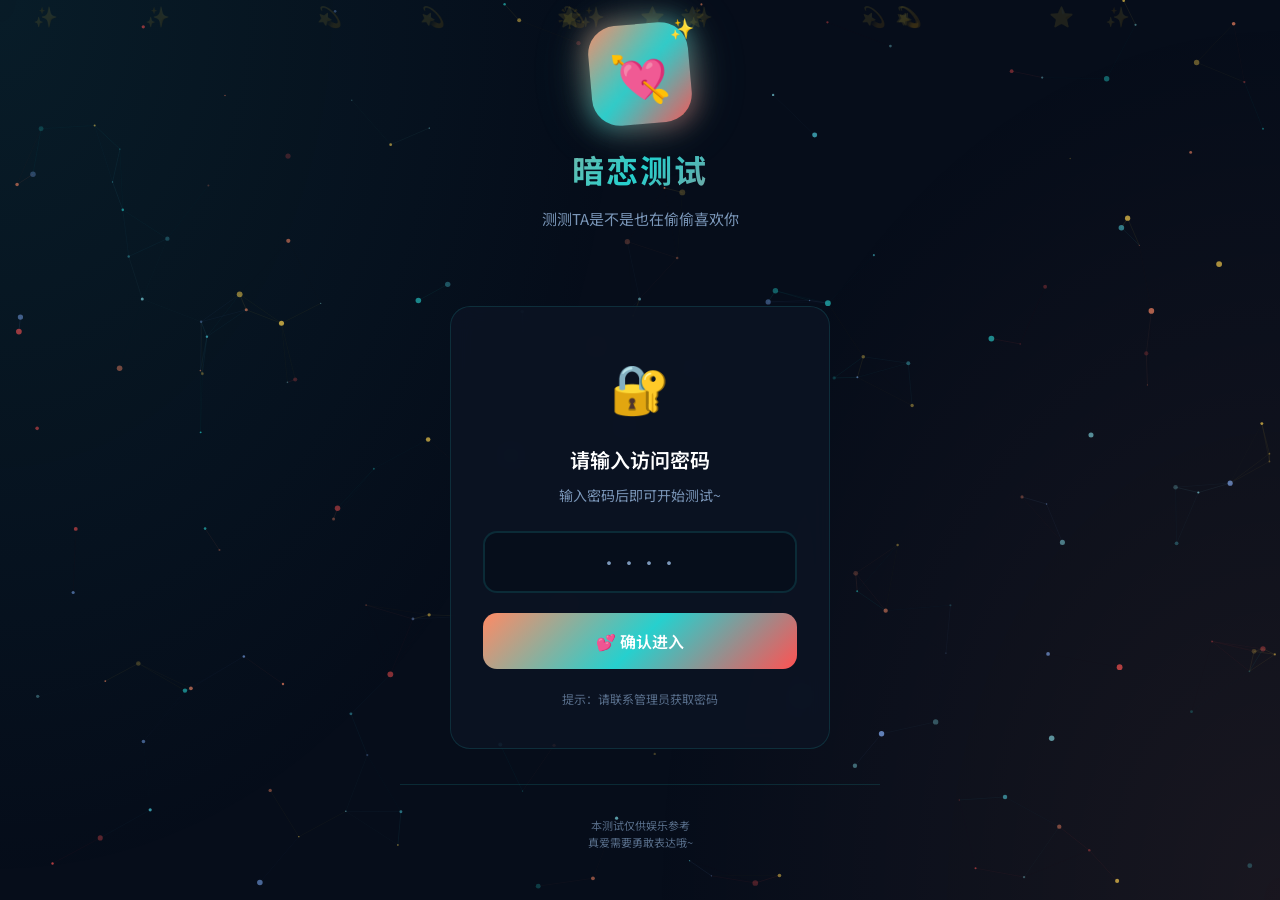
==== anlian/index.html @ 37844776 "重构: 多H5子目录结构 + 导航首页" ====
<!DOCTYPE html>
<html lang="zh-CN">
<head>
  <meta charset="UTF-8">
  <meta name="viewport" content="width=device-width, initial-scale=1.0">
  <title>测试模板</title>
  <link href="https://fonts.googleapis.com/css2?family=Noto+Sans+SC:wght@400;500;600;700&display=swap" rel="stylesheet">
  <style>
    :root{--bg-dark:#060d1a;--bg-card:rgba(12,21,37,.75);--bg-card-hover:#14203a;--border-color:rgba(38,208,206,.15);--primary-pink:#ff8a65;--primary-purple:#26d0ce;--primary-red:#ff5252;--primary-coral:#ffd54f;--primary-lavender:#82b1ff;--primary-green:#10b981;--primary-yellow:#fbbf24;--text-white:#fff;--text-gray:#7a96b8;--text-light:#a8c4e8;--gradient-main:linear-gradient(135deg,#ff8a65 0%,#26d0ce 50%,#ff5252 100%);--gradient-love:linear-gradient(135deg,#ff8a65,#ffd54f,#82b1ff);--radius-lg:20px;--radius-md:14px}
    *{margin:0;padding:0;box-sizing:border-box}body{font-family:'Noto Sans SC',sans-serif;background:var(--bg-dark);color:var(--text-white);line-height:1.6;min-height:100vh;overflow-x:hidden}
    body::before{content:'';position:fixed;top:0;left:0;width:50%;height:100%;background:radial-gradient(ellipse at top left,rgba(38,208,206,.08),transparent 70%);z-index:0;pointer-events:none}
    body::after{content:'';position:fixed;bottom:0;right:0;width:50%;height:100%;background:radial-gradient(ellipse at bottom right,rgba(255,138,101,.08),transparent 70%);z-index:0;pointer-events:none}
    #particles-canvas{position:fixed;top:0;left:0;width:100%;height:100%;z-index:0;pointer-events:none}
    .container{max-width:520px;margin:0 auto;padding:24px 20px;min-height:100vh;display:flex;flex-direction:column;position:relative;z-index:1}
    .header{text-align:center;margin-bottom:40px;animation:fadeInDown .6s ease}
    @keyframes fadeInDown{from{opacity:0;transform:translateY(-20px)}to{opacity:1;transform:translateY(0)}}
    @keyframes fadeInUp{from{opacity:0;transform:translateY(20px)}to{opacity:1;transform:translateY(0)}}
    @keyframes pulse{0%,100%{transform:scale(1)}50%{transform:scale(1.05)}}
    @keyframes heartbeat{0%,100%{transform:scale(1)}14%{transform:scale(1.15)}28%{transform:scale(1)}42%{transform:scale(1.15)}70%{transform:scale(1)}}
    @keyframes float{0%,100%{transform:translateY(0)}50%{transform:translateY(-10px)}}
    @keyframes slideOutLeft{from{opacity:1;transform:translateX(0)}to{opacity:0;transform:translateX(-30px)}}
    @keyframes slideInRight{from{opacity:0;transform:translateX(30px)}to{opacity:1;transform:translateX(0)}}
    @keyframes selectPulse{0%{box-shadow:0 0 0 0 rgba(255,138,101,.4)}70%{box-shadow:0 0 0 10px rgba(255,138,101,0)}100%{box-shadow:0 0 0 0 rgba(255,138,101,0)}}
    @keyframes shake{0%,100%{transform:translateX(0)}20%,60%{transform:translateX(-5px)}40%,80%{transform:translateX(5px)}}
    @keyframes sparkle{0%,100%{opacity:0;transform:scale(0)}50%{opacity:1;transform:scale(1)}}
    .logo{width:100px;height:100px;margin:0 auto 20px;background:var(--gradient-main);border-radius:28px;display:flex;align-items:center;justify-content:center;box-shadow:0 0 40px rgba(255,138,101,.25),0 0 60px rgba(38,208,206,.2);position:relative;animation:heartbeat 1.5s ease infinite;transform:rotate(-5deg)}
    .logo::before{content:'';position:absolute;inset:-3px;border-radius:28px;background:var(--gradient-main);z-index:-1;opacity:.5;filter:blur(12px)}
    .logo::after{content:'✨';position:absolute;top:-8px;right:-8px;font-size:20px;animation:sparkle 2s ease infinite}
    .logo-icon{font-size:48px}.title{font-size:32px;font-weight:700;margin-bottom:12px;background:var(--gradient-main);-webkit-background-clip:text;-webkit-text-fill-color:transparent;background-clip:text;letter-spacing:2px}
    .subtitle{font-size:15px;color:var(--text-gray)}.main-content{flex:1;display:flex;flex-direction:column;animation:fadeInUp .6s ease .2s both}
    .gender-page{flex:1;display:flex;flex-direction:column;justify-content:center;align-items:center;animation:fadeInUp .6s ease}
    .gender-card{background:var(--bg-card);backdrop-filter:blur(12px);-webkit-backdrop-filter:blur(12px);border-radius:var(--radius-lg);padding:40px 32px;border:1px solid var(--border-color);width:100%;max-width:420px;text-align:center}
    .gender-icon{font-size:56px;margin-bottom:20px;animation:float 3s ease infinite}.gender-title{font-size:22px;font-weight:600;color:var(--text-white);margin-bottom:8px}
    .gender-desc{font-size:14px;color:var(--text-gray);margin-bottom:28px;line-height:1.6}
    .gender-options{display:flex;gap:16px;justify-content:center;flex-wrap:wrap}
    .gender-btn{flex:1;min-width:140px;padding:20px 24px;background:var(--bg-dark);border:2px solid var(--border-color);border-radius:var(--radius-md);color:var(--text-white);font-size:16px;font-weight:600;cursor:pointer;transition:all .3s ease;font-family:inherit;display:flex;flex-direction:column;align-items:center;gap:10px}
    .gender-btn:hover{transform:translateY(-4px);border-color:var(--primary-pink);box-shadow:0 8px 30px rgba(255,138,101,.2)}
    .gender-btn.male:hover{border-color:var(--primary-purple);box-shadow:0 8px 30px rgba(38,208,206,.2)}
    .gender-btn .icon{font-size:32px}.gender-hint{margin-top:24px;font-size:13px;color:var(--text-gray);opacity:.8}
    .test-options{display:flex;flex-direction:column;gap:16px;margin-bottom:32px}
    .test-option{background:var(--bg-card);backdrop-filter:blur(12px);-webkit-backdrop-filter:blur(12px);border-radius:var(--radius-lg);padding:24px;transition:all .3s ease;cursor:pointer;border:1px solid var(--border-color);position:relative;overflow:hidden}
    .test-option::before{content:'';position:absolute;top:0;left:0;right:0;height:3px;background:var(--gradient-main);opacity:0;transition:opacity .3s ease}
    .test-option:hover{transform:translateY(-4px);border-color:var(--primary-pink);box-shadow:0 8px 32px rgba(255,138,101,.15)}
    .test-option:hover::before{opacity:1}
    .option-header{display:flex;align-items:center;gap:16px}
    .option-icon{width:56px;height:56px;border-radius:16px;display:flex;align-items:center;justify-content:center;font-size:28px;flex-shrink:0;background:var(--gradient-main);box-shadow:0 4px 20px rgba(255,138,101,.3)}
    .option-title{font-size:18px;font-weight:600;color:var(--text-white);margin-bottom:4px}.option-desc{font-size:13px;color:var(--text-gray);line-height:1.5}
    .disclaimer{background:var(--bg-card);backdrop-filter:blur(10px);-webkit-backdrop-filter:blur(10px);border-radius:var(--radius-md);padding:18px;margin-bottom:24px;border-left:4px solid var(--primary-coral);border:1px solid var(--border-color)}
    .disclaimer-title{font-size:14px;font-weight:600;color:var(--primary-coral);margin-bottom:8px;display:flex;align-items:center;gap:6px}.disclaimer-text{font-size:13px;color:var(--text-gray);line-height:1.6}
    .progress-container{margin-bottom:28px}.progress-bar{width:100%;height:8px;background:var(--border-color);border-radius:4px;overflow:hidden;margin-bottom:12px}
    .progress-fill{height:100%;background:var(--gradient-main);border-radius:4px;transition:width .5s ease;box-shadow:0 0 10px rgba(255,138,101,.3)}.progress-text{font-size:14px;color:var(--text-gray);text-align:center}
    .question-card{background:var(--bg-card);backdrop-filter:blur(12px);-webkit-backdrop-filter:blur(12px);border-radius:var(--radius-lg);padding:28px;border:1px solid var(--border-color);margin-bottom:20px}
    .question-card.slide-in{animation:slideInRight .4s ease}.question-card.slide-out{animation:slideOutLeft .3s ease forwards}
    .question-number{display:inline-block;background:var(--gradient-main);color:#fff;font-size:12px;font-weight:600;padding:4px 12px;border-radius:20px;margin-bottom:16px}
    .question-text{font-size:17px;font-weight:500;color:var(--text-white);margin-bottom:24px;line-height:1.7}.options-grid{display:grid;gap:12px}
    .option-item{background:rgba(6,13,26,.6);border:2px solid var(--border-color);border-radius:var(--radius-md);padding:16px 20px;cursor:pointer;transition:all .25s ease;display:flex;align-items:center;gap:14px}
    .option-item:hover{border-color:var(--primary-pink);background:rgba(255,138,101,.05)}
    .option-item.selected{border-color:var(--primary-pink);background:rgba(255,138,101,.1);box-shadow:0 0 20px rgba(255,138,101,.15);animation:selectPulse .5s ease}
    .option-radio{width:22px;height:22px;border:2px solid var(--border-color);border-radius:6px;position:relative;flex-shrink:0;transition:all .25s ease}
    .option-item:hover .option-radio{border-color:var(--primary-pink)}.option-item.selected .option-radio{border-color:var(--primary-pink);background:var(--primary-pink)}
    .option-item.selected .option-radio::after{content:'';position:absolute;top:50%;left:50%;transform:translate(-50%,-50%) rotate(45deg);width:6px;height:10px;border:solid var(--bg-dark);border-width:0 2px 2px 0}
    .option-label{font-size:15px;color:var(--text-light);font-weight:500;transition:color .25s ease}.option-item.selected .option-label{color:var(--primary-pink)}
    .navigation{display:flex;gap:12px;margin-top:24px}
    .btn{flex:1;padding:16px 24px;border:none;border-radius:var(--radius-md);font-size:15px;font-weight:600;cursor:pointer;transition:all .3s ease;font-family:inherit}
    .btn-primary{background:var(--gradient-main);color:#fff;box-shadow:0 4px 20px rgba(255,138,101,.25)}
    .btn-primary:hover:not(:disabled){transform:translateY(-2px);box-shadow:0 6px 30px rgba(255,138,101,.35)}
    .btn-secondary{background:var(--bg-card);color:var(--text-light);border:1px solid var(--border-color)}
    .btn-secondary:hover:not(:disabled){background:var(--bg-card-hover);border-color:var(--primary-pink);color:var(--primary-pink)}
    .btn:disabled{opacity:.4;cursor:not-allowed}.auto-next-hint{text-align:center;font-size:12px;color:var(--text-gray);margin-top:16px;opacity:.7}
    .result-card{background:var(--bg-card);backdrop-filter:blur(12px);-webkit-backdrop-filter:blur(12px);border-radius:var(--radius-lg);padding:32px;border:1px solid var(--border-color);text-align:center;margin-bottom:20px;position:relative;overflow:hidden}
    .result-card::before{content:'';position:absolute;top:0;left:0;right:0;height:4px;background:var(--gradient-main)}
    .result-icon{font-size:64px;margin-bottom:20px;animation:heartbeat 1.5s ease infinite}
    .result-title{font-size:26px;font-weight:700;margin-bottom:20px;color:var(--text-white)}
    .result-score{font-size:48px;font-weight:700;margin-bottom:12px;background:var(--gradient-main);-webkit-background-clip:text;-webkit-text-fill-color:transparent;background-clip:text}
    .result-level{font-size:16px;font-weight:600;margin-bottom:20px;padding:10px 24px;border-radius:30px;display:inline-block}
    .result-level.low{background:rgba(122,150,184,.15);color:var(--text-gray);border:1px solid rgba(122,150,184,.3)}
    .result-level.medium{background:rgba(130,177,255,.15);color:var(--primary-lavender);border:1px solid rgba(130,177,255,.3)}
    .result-level.high{background:rgba(255,138,101,.15);color:var(--primary-pink);border:1px solid rgba(255,138,101,.3)}
    .result-level.super{background:rgba(255,82,82,.15);color:var(--primary-red);border:1px solid rgba(255,82,82,.3)}
    .analysis-section{background:var(--bg-card);backdrop-filter:blur(12px);-webkit-backdrop-filter:blur(12px);border-radius:var(--radius-lg);padding:24px;margin:16px 0;border:1px solid var(--border-color);text-align:left}
    .analysis-title{font-size:18px;font-weight:600;color:var(--text-white);margin-bottom:16px;display:flex;align-items:center;gap:10px}
    .analysis-content{font-size:14px;color:var(--text-gray);line-height:1.8;white-space:pre-line}
    .type-badge{display:inline-block;background:var(--gradient-main);color:#fff;padding:8px 18px;border-radius:25px;font-size:14px;font-weight:600;margin-bottom:16px}
    .signals-list{background:rgba(255,138,101,.05);border-radius:var(--radius-md);padding:16px;margin-top:16px;border:1px solid rgba(255,138,101,.1)}
    .signals-list strong{color:var(--primary-pink);display:block;margin-bottom:12px}
    .signal-item{padding:10px 0;border-bottom:1px solid var(--border-color);color:var(--text-light);font-size:14px;display:flex;align-items:center;gap:8px}.signal-item:last-child{border-bottom:none}
    .signal-item::before{content:'💫';font-size:12px}
    .dimension-section{background:var(--bg-card);backdrop-filter:blur(12px);-webkit-backdrop-filter:blur(12px);border-radius:var(--radius-lg);padding:24px;margin:16px 0;border:1px solid var(--border-color)}
    .dimension-title{font-size:18px;font-weight:600;color:var(--text-white);margin-bottom:24px;display:flex;align-items:center;justify-content:center;gap:10px}
    .dimension-item{margin-bottom:20px}.dimension-item:last-child{margin-bottom:0}
    .dimension-label{display:flex;justify-content:space-between;margin-bottom:10px;font-size:14px;color:var(--text-light);font-weight:500}
    .dimension-bar{width:100%;height:12px;background:var(--border-color);border-radius:6px;overflow:hidden}
    .dimension-fill{height:100%;border-radius:6px;transition:width .8s ease}
    .dimension-fill.low{background:linear-gradient(90deg,#7a96b8,#82b1ff);box-shadow:0 0 15px rgba(130,177,255,.4)}
    .dimension-fill.medium{background:linear-gradient(90deg,#82b1ff,#ffd54f);box-shadow:0 0 15px rgba(255,213,79,.4)}
    .dimension-fill.high{background:linear-gradient(90deg,#ffd54f,#ff8a65);box-shadow:0 0 15px rgba(255,138,101,.4)}
    .dimension-fill.super{background:linear-gradient(90deg,#ff8a65,#ff5252);box-shadow:0 0 15px rgba(255,82,82,.4)}
    .advice-section{background:var(--bg-card);backdrop-filter:blur(12px);-webkit-backdrop-filter:blur(12px);border-radius:var(--radius-lg);padding:24px;margin:16px 0;border:1px solid var(--border-color)}
    .advice-title{font-size:18px;font-weight:600;color:var(--text-white);margin-bottom:20px;display:flex;align-items:center;justify-content:center;gap:10px}
    .advice-grid{display:grid;gap:12px}
    .advice-item{background:rgba(6,13,26,.6);border-radius:var(--radius-md);padding:16px;border:1px solid var(--border-color)}
    .advice-item-title{font-size:14px;font-weight:600;color:var(--primary-pink);margin-bottom:8px;display:flex;align-items:center;gap:8px}
    .advice-item-text{font-size:13px;color:var(--text-gray);line-height:1.6}
    .love-meter{background:var(--bg-card);backdrop-filter:blur(12px);-webkit-backdrop-filter:blur(12px);border-radius:var(--radius-lg);padding:24px;margin:16px 0;border:1px solid var(--border-color);text-align:center}
    .love-meter-title{font-size:16px;font-weight:600;color:var(--text-white);margin-bottom:20px}
    .love-hearts{display:flex;justify-content:center;gap:8px;font-size:28px;margin-bottom:16px}
    .love-heart{opacity:.3;transition:all .3s ease}.love-heart.active{opacity:1;animation:heartbeat 1s ease infinite}
    .love-heart.active:nth-child(2){animation-delay:.1s}.love-heart.active:nth-child(3){animation-delay:.2s}
    .love-heart.active:nth-child(4){animation-delay:.3s}.love-heart.active:nth-child(5){animation-delay:.4s}
    .love-percentage{font-size:14px;color:var(--text-gray)}
    .password-page{flex:1;display:flex;flex-direction:column;justify-content:center;align-items:center;animation:fadeInUp .6s ease}
    .password-card{background:var(--bg-card);backdrop-filter:blur(12px);-webkit-backdrop-filter:blur(12px);border-radius:var(--radius-lg);padding:40px 32px;border:1px solid var(--border-color);width:100%;max-width:380px;text-align:center}
    .password-icon{font-size:48px;margin-bottom:20px}.password-title{font-size:20px;font-weight:600;color:var(--text-white);margin-bottom:8px}
    .password-desc{font-size:14px;color:var(--text-gray);margin-bottom:24px}.password-input-wrap{position:relative;margin-bottom:20px}
    .password-input{width:100%;padding:16px 20px;background:rgba(6,13,26,.6);border:2px solid var(--border-color);border-radius:var(--radius-md);color:var(--text-white);font-size:18px;font-family:inherit;text-align:center;letter-spacing:8px;transition:all .3s ease;outline:none}
    .password-input:focus{border-color:var(--primary-pink);box-shadow:0 0 20px rgba(255,138,101,.15)}
    .password-input.error{border-color:var(--primary-red);animation:shake .5s ease}.password-input::placeholder{letter-spacing:2px;color:var(--text-gray)}
    .password-error{color:var(--primary-red);font-size:13px;margin-top:-12px;margin-bottom:16px;display:none}.password-error.show{display:block}
    .password-btn{width:100%;padding:16px 24px;background:var(--gradient-main);border:none;border-radius:var(--radius-md);color:#fff;font-size:16px;font-weight:600;cursor:pointer;transition:all .3s ease;font-family:inherit}
    .password-btn:hover{transform:translateY(-2px);box-shadow:0 6px 30px rgba(255,138,101,.35)}.password-hint{margin-top:20px;font-size:12px;color:var(--text-gray);opacity:.7}
    .result-advice{background:var(--bg-card);backdrop-filter:blur(10px);-webkit-backdrop-filter:blur(10px);border-radius:var(--radius-md);padding:20px;margin:16px 0;border:1px solid var(--border-color);border-left:4px solid var(--primary-lavender)}
    .result-advice-title{font-size:16px;font-weight:600;color:var(--primary-lavender);margin-bottom:12px}
    .result-advice-text{font-size:14px;color:var(--text-gray);line-height:1.7}
    .footer{margin-top:auto;text-align:center;padding:32px 0 24px;color:var(--text-gray);font-size:13px;border-top:1px solid var(--border-color)}
    .footer-note{font-size:11px;line-height:1.6;color:var(--text-gray);opacity:.7}
    .floating-hearts{position:fixed;top:0;left:0;width:100%;height:100%;pointer-events:none;overflow:hidden;z-index:0}
    .floating-heart{position:absolute;font-size:20px;opacity:0.1;animation:floatUp 15s linear infinite}
    @keyframes floatUp{0%{transform:translateY(100vh) rotate(0deg);opacity:0}10%{opacity:0.1}90%{opacity:0.1}100%{transform:translateY(-100px) rotate(360deg);opacity:0}}
  </style>
</head>
<body>
<canvas id="particles-canvas"></canvas>
<div class="floating-hearts" id="floating-hearts"></div>
<div class="container">
  <div class="header">
    <div class="logo"><div class="logo-icon" id="logo-icon">💘</div></div>
    <h1 class="title" id="page-title">暗恋测试</h1>
    <p class="subtitle" id="page-subtitle">测测TA是不是也在偷偷喜欢你</p>
  </div>
  <div class="main-content" id="main-content"></div>
  <div class="footer">
    <div class="footer-note" id="footer-note">本测试仅供娱乐参考<br>真爱需要勇敢表达哦~</div>
  </div>
</div>
<script>
/* ================================================================
 *  H5测试模板引擎 — 换主题只需修改下面 THEME_CONFIG
 *  模板支持占位符: {pronoun} {count} {current} {total} {score} {percentage}
 * ================================================================ */

const THEME_CONFIG = {

  /* ---- 页面基础信息 ---- */
  pageTitle: "TA是不是暗恋你？| 暗恋测试",
  logoEmoji: "💘",
  title: "暗恋测试",
  subtitle: "测测TA是不是也在偷偷喜欢你",

  /* ---- 密码保护 (enabled=false 则跳过密码页直接进入) ---- */
  password: {
    enabled: true,
    value: "5233",
    icon: "🔐",
    title: "请输入访问密码",
    desc: "输入密码后即可开始测试~",
    btnText: "💕 确认进入",
    errorText: "密码错误，请重新输入",
    hint: "提示：请联系管理员获取密码"
  },

  /* ---- 性别/分组选择 (enabled=false 则跳过直接用 defaultGroup 的题目) ---- */
  genderSelection: {
    enabled: true,
    icon: "💝",
    title: "首先，告诉我你的性别",
    desc: "我们将根据你的性别，为你定制专属的测试题目~",
    options: [
      { id: "male",   icon: "👦", label: "我是男生", cssClass: "male",   pronoun: "她" },
      { id: "female", icon: "👧", label: "我是女生", cssClass: "female", pronoun: "他" }
    ],
    hintTemplate: "🔮 共{count}道题，约3-5分钟完成"
  },

  /* ---- 开始测试页 ---- */
  startPage: {
    icon: "💕",
    title: "开始测试",
    descTemplate: "通过{count}道精心设计的题目，分析{pronoun}对你的态度",
    disclaimer: {
      icon: "💝",
      title: "温馨提示",
      textTemplate: "请根据{pronoun}平时对你的真实表现来回答，不要过度脑补或美化哦~测试结果仅供参考，真爱还需要勇敢表达！"
    }
  },

  /* ---- 答题页配置 ---- */
  quizPage: {
    progressTemplate: "第 {current} 题，共 {total} 题",
    autoNextHint: "💫 选择后自动跳转下一题",
    prevBtn: "← 上一题",
    nextBtn: "下一题 →",
    resultBtn: "查看结果 💘",
    autoNext: true
  },

  /* ---- 题目 (按分组 key 对应 genderSelection.options 的 id；若 genderSelection.enabled=false 用 defaultGroup) ---- */
  questions: {
    male: [
      "当你们有眼神接触时，她是否会快速移开视线或脸红？",
      "她是否会在社交媒体上特别关注你的动态？",
      "她是否会找各种理由和你待在一起？",
      "她是否会主动关心你的身体状况或心情？",
      "当你们聊天时，她是否会主动找话题延续对话？",
      "她是否会主动给你带小礼物或好吃的？",
      "她是否会记住你们之间的重要日子或对话？",
      "当你和其他女生说话时，她是否会表现得有些不自然？",
      "当你心情不好时，她是否特别敏感并想要安慰你？",
      "她是否会记住你无意间提到的小事（比如你喜欢的食物、电影等）？",
      "当你们一起走路时，她是否会不自觉地靠近你？",
      "她是否愿意和你分享她的私人事情或小秘密？",
      "她是否经常通过朋友来打听你的消息？",
      "她是否曾经暗示过想和你有更多的相处时间？",
      "她发消息给你的时候，是否经常使用可爱的表情包或语气词？",
      "她对你说话的语气是否比对其他人更温柔？",
      "当你需要帮助时，她是否总是第一时间出现？",
      "当你们在一起时，你是否注意到她会不自觉地整理头发或衣服？",
      "她是否会主动邀请你参加她的活动或聚会？",
      "当你夸她的时候，她是否会表现得很开心但又有点害羞？"
    ],
    female: [
      "当你们有眼神接触时，他是否会微笑或表现得有些紧张？",
      "他是否会主动在社交媒体上和你互动？",
      "他是否会找各种借口和你说话或见面？",
      "他是否会主动关心你的安全（比如提醒你路上小心）？",
      "当你们聊天时，他是否会认真回复你的每一条消息？",
      "他是否会注意到你的新发型、新衣服等细节？",
      "他是否会记住你的生日或其他重要日子？",
      "当你和其他男生互动时，他是否会显得有些在意？",
      "当你不开心时，他是否会第一时间发现并关心你？",
      "他是否会特意记住你说过的话，并在之后提起？",
      "当你们一起时，他是否会表现得比平时话多或话少？",
      "他是否愿意和你分享他的想法和困扰？",
      "他是否会在朋友面前提起你或夸赞你？",
      "他是否曾经用行动暗示过他对你的特别关注？",
      "他是否愿意花时间陪你做你喜欢的事情？",
      "他对你说话时是否比对别人更耐心？",
      "当你遇到困难时，他是否会主动提供帮助？",
      "当你们在一起时，他是否会不自觉地看向你？",
      "他是否会主动邀请你一起做某些事情？",
      "当你夸他的时候，他是否会显得有点不好意思？"
    ]
  },

  /* ---- genderSelection.enabled=false 时使用的默认分组 key ---- */
  defaultGroup: "male",

  /* ---- 选项 (label=显示文字, value=分值) ---- */
  options: [
    { label: "从来没有",   value: 0 },
    { label: "偶尔一两次", value: 1 },
    { label: "有时候会",   value: 2 },
    { label: "经常这样",   value: 3 },
    { label: "每次都是",   value: 4 }
  ],

  /* ---- 结果配置 ---- */
  results: {
    scoreTitle: "测试完成",
    maxScore: 80,  // 题数 × 每题最高分值

    heartMeter: {
      icon: "💫",
      titleTemplate: "{pronoun}对你的心动指数",
      heartEmoji: "⭐",
      percentageTemplate: "心动概率：约 {percentage}%"
    },

    analysis: {
      icon: "💌",
      title: "详细分析",
      signalsIcon: "💫",
      signalsTitleTemplate: "{pronoun}喜欢你的信号："
    },

    /* 等级: 按 minScore 从高到低匹配，命中第一个即停 */
    levels: [
      {
        minScore: 65,
        level: "💖 超级心动",
        icon: "😍",
        cssClass: "super",
        loveType: "铁证如山型",
        summaryTemplate: "{pronoun}对你的好感已经藏不住了！从{pronoun}的行为来看，{pronoun}对你有着明显的特殊感情。{pronoun}不仅关注你的一举一动，还在很多细节上表现出对你的在意。\n\n恭喜你，{pronoun}大概率是喜欢你的！不过表白还是要选对时机哦~",
        signals: [
          { questionIndex: 4,  minValue: 3, text: "主动找你聊天，想要了解你更多" },
          { questionIndex: 7,  minValue: 3, text: "在意你和其他异性的互动" },
          { questionIndex: 3,  minValue: 3, text: "特别关心你的身体和心情" },
          { questionIndex: 2,  minValue: 3, text: "找各种理由想和你待在一起" },
          { questionIndex: 13, minValue: 3, text: "暗示过想要更多相处时间" }
        ]
      },
      {
        minScore: 50,
        level: "💗 好感满满",
        icon: "🥰",
        cssClass: "high",
        loveType: "暗流涌动型",
        summaryTemplate: "{pronoun}对你的好感度很高！虽然{pronoun}可能还没有明确表达，但从很多细节都能看出{pronoun}对你有特别的感觉。{pronoun}会特别在意你，也愿意为你付出。\n\n建议你可以制造更多独处的机会，看看{pronoun}的反应~",
        signals: [
          { questionIndex: 9,  minValue: 2, text: "会记住你说过的话" },
          { questionIndex: 11, minValue: 2, text: "愿意和你分享私人事情" },
          { questionIndex: 16, minValue: 2, text: "总是第一时间帮助你" },
          { questionIndex: 15, minValue: 2, text: "对你说话特别温柔/耐心" }
        ]
      },
      {
        minScore: 35,
        level: "💜 有点意思",
        icon: "🤔",
        cssClass: "medium",
        loveType: "若即若离型",
        summaryTemplate: "{pronoun}对你有一定的好感，但还不是非常明显。{pronoun}可能还在观察和了解你，或者性格比较内敛不善于表达。\n\n建议继续保持互动，创造更多了解彼此的机会。如果你喜欢{pronoun}，可以适当主动一些哦~",
        signals: [
          { questionIndex: 4,  minValue: 2, text: "会主动和你聊天" },
          { questionIndex: 14, minValue: 2, text: "愿意陪你做一些事" },
          { questionIndex: 18, minValue: 2, text: "会邀请你参加活动" }
        ]
      },
      {
        minScore: 0,
        level: "🤍 朋友状态",
        icon: "🙂",
        cssClass: "low",
        loveType: "普通朋友型",
        summaryTemplate: "目前来看，{pronoun}对你的表现更像是普通朋友之间的相处。不过别灰心！感情是可以慢慢培养的。\n\n如果你喜欢{pronoun}，可以尝试增加互动，展现自己的魅力。也许{pronoun}只是还没发现你的好呢~",
        signals: [
          { questionIndex: -1, minValue: 0, text: "目前没有太明显的特殊对待" }
        ]
      }
    ],

    /* 维度分析: questionIndices 为 0-based 题号，maxScore = 该维度题数 × 最高分值 */
    dimensions: {
      title: "📊 四维度分析",
      items: [
        { icon: "👀", name: "关注度", questionIndices: [4,9,0,1,13] },
        { icon: "💗", name: "关心度", questionIndices: [3,16,2,8] },
        { icon: "🤝", name: "亲密度", questionIndices: [14,11,15,10,18] },
        { icon: "✨", name: "专属感", questionIndices: [17,12,7,5,19,6] }
      ]
    },

    /* 建议: 按 minScore 从高到低匹配，命中第一个即停 */
    advice: {
      title: "💡 给你的建议",
      groups: [
        {
          minScore: 50,
          items: [
            { icon: "🎯", title: "抓住时机", textTemplate: "{pronoun}对你的好感已经很明显了，可以选择一个合适的时机和氛围，勇敢表达你的心意。" },
            { icon: "💫", title: "创造浪漫", textTemplate: "多制造一些独处的机会，比如一起看电影、散步等，让感情自然升温。" }
          ]
        },
        {
          minScore: 35,
          items: [
            { icon: "🌟", title: "展现魅力", textTemplate: "继续保持你的优点，让{pronoun}看到更多你的闪光点。" },
            { icon: "💬", title: "增加互动", textTemplate: "多找机会和{pronoun}聊天、相处，加深彼此的了解。" }
          ]
        },
        {
          minScore: 0,
          items: [
            { icon: "😊", title: "做好自己", textTemplate: "不要刻意迎合，继续做最真实的自己，吸引力自然会来。" },
            { icon: "🌈", title: "保持乐观", textTemplate: "感情需要时间培养，不要着急，缘分到了自然会开花结果。" }
          ]
        }
      ]
    },

    /* 结果页底部免责 */
    disclaimer: {
      icon: "💝",
      title: "温馨提示",
      text: "本测试仅供娱乐参考，感情的事情复杂多变，不能仅凭一个测试就下定论。最重要的是用心去感受，勇敢去表达。祝你幸福！"
    }
  },

  /* ---- 结果页按钮 ---- */
  resultButtons: {
    restart: "🔄 重新测试",
    home: "🏠 返回首页"
  },

  /* ---- 底部文字 ---- */
  footer: {
    note: "本测试仅供娱乐参考<br>真爱需要勇敢表达哦~"
  },

  /* ---- 漂浮emoji ---- */
  floatingEmojis: ['💫','⭐','🌟','✨','🌙','💫','⭐','🌟'],
  floatingCount: 15,

  /* ---- 粒子背景颜色 ---- */
  particleColors: ['#ff8a65','#26d0ce','#ff5252','#ffd54f','#82b1ff','#4dd0e1','#80deea']
};

/* ================================================================ * 
 *  模板引擎 — 以下代码通用，换主题无需修改
 * ================================================================ */

// 模板占位符替换: tpl("第{current}题", {current:1}) => "第1题"
function tpl(t,vars){
  return t.replace(/\{(\w+)\}/g,function(_,k){
    return vars[k]!==undefined?String(vars[k]):'';
  });
}

// 运行时状态
var testData={
  group:null,
  pronoun:'',
  currentQuestion:0,
  answers:[],
  isTransitioning:false
};

// 获取当前分组的题目
function getQuestions(){
  var gkey=testData.group||THEME_CONFIG.defaultGroup;
  return THEME_CONFIG.questions[gkey];
}

// 获取选项最高分值
function getMaxOptionValue(){
  var max=0;
  THEME_CONFIG.options.forEach(function(o){if(o.value>max)max=o.value});
  return max;
}

// ===== 初始化页面 =====
function initPage(){
  document.title=THEME_CONFIG.pageTitle;
  document.getElementById('logo-icon').textContent=THEME_CONFIG.logoEmoji;
  document.getElementById('page-title').textContent=THEME_CONFIG.title;
  document.getElementById('page-subtitle').textContent=THEME_CONFIG.subtitle;
  document.getElementById('footer-note').innerHTML=THEME_CONFIG.footer.note;

  if(THEME_CONFIG.password.enabled){
    showPasswordPage();
  }else{
    showGroupPage();
  }
}

// ===== 漂浮emoji =====
function createFloatingEmojis(){
  var container=document.getElementById('floating-hearts');
  var emojis=THEME_CONFIG.floatingEmojis;
  var count=THEME_CONFIG.floatingCount;
  for(var i=0;i<count;i++){
    var el=document.createElement('div');
    el.className='floating-heart';
    el.textContent=emojis[Math.floor(Math.random()*emojis.length)];
    el.style.left=Math.random()*100+'%';
    el.style.animationDelay=Math.random()*15+'s';
    el.style.animationDuration=(15+Math.random()*10)+'s';
    container.appendChild(el);
  }
}

// ===== 粒子系统 =====
class ParticleSystem{
  constructor(canvas){
    this.canvas=canvas;this.ctx=canvas.getContext('2d');this.particles=[];
    this.mouse={x:null,y:null,radius:150};
    this.colors=THEME_CONFIG.particleColors;
    this.resize();this.init();this.animate();
    window.addEventListener('resize',()=>{this.resize();this.init()});
    window.addEventListener('mousemove',(e)=>{this.mouse.x=e.x;this.mouse.y=e.y});
    window.addEventListener('mouseout',()=>{this.mouse.x=null;this.mouse.y=null});
  }
  resize(){this.canvas.width=window.innerWidth;this.canvas.height=window.innerHeight}
  init(){
    this.particles=[];
    var num=Math.floor((this.canvas.width*this.canvas.height)/6000);
    for(var i=0;i<num;i++){
      var size=Math.random()*2.5+0.5;
      var x=Math.random()*this.canvas.width;
      var y=Math.random()*this.canvas.height;
      this.particles.push({x:x,y:y,size:size,speedX:(Math.random()-0.5)*0.6,speedY:(Math.random()-0.5)*0.6,color:this.colors[Math.floor(Math.random()*this.colors.length)],opacity:Math.random()*0.5+0.2,baseX:x,baseY:y});
    }
  }
  drawParticle(p){
    this.ctx.beginPath();this.ctx.arc(p.x,p.y,p.size,0,Math.PI*2);
    this.ctx.fillStyle=p.color;this.ctx.globalAlpha=p.opacity;this.ctx.fill();this.ctx.globalAlpha=1;
  }
  connectParticles(){
    var maxDist=80;
    for(var i=0;i<this.particles.length;i++){
      for(var j=i+1;j<this.particles.length;j++){
        var dx=this.particles[i].x-this.particles[j].x;
        var dy=this.particles[i].y-this.particles[j].y;
        var dist=Math.sqrt(dx*dx+dy*dy);
        if(dist<maxDist){
          this.ctx.beginPath();this.ctx.strokeStyle=this.particles[i].color;
          this.ctx.globalAlpha=(1-dist/maxDist)*0.2;this.ctx.lineWidth=0.5;
          this.ctx.moveTo(this.particles[i].x,this.particles[i].y);
          this.ctx.lineTo(this.particles[j].x,this.particles[j].y);
          this.ctx.stroke();this.ctx.globalAlpha=1;
        }
      }
    }
  }
  update(){
    for(var p of this.particles){
      if(this.mouse.x!==null){
        var dx=this.mouse.x-p.x,dy=this.mouse.y-p.y;
        var dist=Math.sqrt(dx*dx+dy*dy);
        if(dist<this.mouse.radius){
          var force=(this.mouse.radius-dist)/this.mouse.radius;
          p.x-=dx/dist*force*2;p.y-=dy/dist*force*2;
        }
      }
      p.x+=(p.baseX-p.x)*0.012+p.speedX;p.y+=(p.baseY-p.y)*0.012+p.speedY;
      if(p.x<0||p.x>this.canvas.width)p.speedX*=-1;
      if(p.y<0||p.y>this.canvas.height)p.speedY*=-1;
    }
  }
  animate(){
    this.ctx.clearRect(0,0,this.canvas.width,this.canvas.height);
    for(var p of this.particles)this.drawParticle(p);
    this.connectParticles();this.update();
    requestAnimationFrame(()=>this.animate());
  }
}

// ===== 密码页 =====
function showPasswordPage(){
  var pc=THEME_CONFIG.password;
  var html='<div class="password-page"><div class="password-card">';
  html+='<div class="password-icon">'+pc.icon+'</div>';
  html+='<div class="password-title">'+pc.title+'</div>';
  html+='<div class="password-desc">'+pc.desc+'</div>';
  html+='<div class="password-input-wrap">';
  html+='<input type="password" class="password-input" id="password-input" placeholder="••••" maxlength="'+pc.value.length+'" oninput="checkPassword()" onkeypress="if(event.keyCode===13)verifyPassword()">';
  html+='</div>';
  html+='<div class="password-error" id="password-error">'+pc.errorText+'</div>';
  html+='<button class="password-btn" onclick="verifyPassword()">'+pc.btnText+'</button>';
  html+='<div class="password-hint">'+pc.hint+'</div>';
  html+='</div></div>';
  document.getElementById('main-content').innerHTML=html;
}

function checkPassword(){
  document.getElementById('password-input').classList.remove('error');
  document.getElementById('password-error').classList.remove('show');
}

function verifyPassword(){
  var input=document.getElementById('password-input');
  if(input.value===THEME_CONFIG.password.value){
    showGroupPage();
  }else{
    input.classList.add('error');
    document.getElementById('password-error').classList.add('show');
    input.value='';
  }
}

// ===== 分组/性别选择页 =====
function showGroupPage(){
  var gs=THEME_CONFIG.genderSelection;
  if(!gs.enabled){
    testData.group=THEME_CONFIG.defaultGroup;
    var defOpt=gs.options.find(function(o){return o.id===THEME_CONFIG.defaultGroup});
    testData.pronoun=defOpt?defOpt.pronoun:'';
    showStartPage();
    return;
  }
  var q=getQuestions();
  var qCount=q?q.length:0;
  var html='<div class="gender-page"><div class="gender-card">';
  html+='<div class="gender-icon">'+gs.icon+'</div>';
  html+='<div class="gender-title">'+gs.title+'</div>';
  html+='<div class="gender-desc">'+gs.desc+'</div>';
  html+='<div class="gender-options">';
  gs.options.forEach(function(opt){
    html+='<button class="gender-btn '+opt.cssClass+'" onclick="selectGroup(\''+opt.id+'\',\''+opt.pronoun+'\')"><span class="icon">'+opt.icon+'</span><span>'+opt.label+'</span></button>';
  });
  html+='</div>';
  html+='<div class="gender-hint">'+tpl(gs.hintTemplate,{count:qCount})+'</div>';
  html+='</div></div>';
  document.getElementById('main-content').innerHTML=html;
}

function selectGroup(groupId,pronoun){
  testData.group=groupId;
  testData.pronoun=pronoun;
  showStartPage();
}

// ===== 开始测试页 =====
function showStartPage(){
  var sp=THEME_CONFIG.startPage;
  var q=getQuestions();
  var qCount=q?q.length:0;
  var vars={count:qCount,pronoun:testData.pronoun};

  var html='<div class="test-options">';
  html+='<div class="test-option" onclick="startTest()">';
  html+='<div class="option-header">';
  html+='<div class="option-icon">'+sp.icon+'</div>';
  html+='<div>';
  html+='<div class="option-title">'+sp.title+'</div>';
  html+='<div class="option-desc">'+tpl(sp.descTemplate,vars)+'</div>';
  html+='</div></div></div></div>';
  html+='<div class="disclaimer">';
  html+='<div class="disclaimer-title">'+sp.disclaimer.icon+' '+sp.disclaimer.title+'</div>';
  html+='<div class="disclaimer-text">'+tpl(sp.disclaimer.textTemplate,vars)+'</div>';
  html+='</div>';
  document.getElementById('main-content').innerHTML=html;
}

function startTest(){
  testData.currentQuestion=0;
  testData.isTransitioning=false;
  testData.answers=new Array(getQuestions().length).fill(null);
  showQuestion();
}

// ===== 答题页 =====
function showQuestion(animate){
  var q=getQuestions();
  var o=THEME_CONFIG.options;
  var qp=THEME_CONFIG.quizPage;
  var p=((testData.currentQuestion+1)/q.length)*100;
  var vars={current:testData.currentQuestion+1,total:q.length,count:q.length,pronoun:testData.pronoun};

  var html='<div class="progress-container">';
  html+='<div class="progress-bar"><div class="progress-fill" style="width:'+p+'%"></div></div>';
  html+='<div class="progress-text">'+tpl(qp.progressTemplate,vars)+'</div></div>';

  html+='<div class="question-card'+(animate?' slide-in':'')+'" id="question-card">';
  html+='<div class="question-number">Q'+(testData.currentQuestion+1)+'</div>';
  html+='<div class="question-text">'+q[testData.currentQuestion]+'</div>';
  html+='<div class="options-grid">';

  for(var i=0;i<o.length;i++){
    html+='<div class="option-item'+(testData.answers[testData.currentQuestion]===o[i].value?' selected':'')+'" onclick="selectOption('+o[i].value+')">';
    html+='<div class="option-radio"></div>';
    html+='<div class="option-label">'+o[i].label+'</div></div>';
  }

  html+='</div>';
  html+='<div class="auto-next-hint">'+qp.autoNextHint+'</div></div>';

  html+='<div class="navigation">';
  html+='<button class="btn btn-secondary" onclick="previousQuestion()"'+(testData.currentQuestion===0?' disabled':'')+'>'+qp.prevBtn+'</button>';
  html+='<button class="btn btn-primary" onclick="nextQuestion()"'+(testData.answers[testData.currentQuestion]===null?' disabled':'')+'>';
  html+=(testData.currentQuestion===q.length-1?qp.resultBtn:qp.nextBtn)+'</button></div>';

  document.getElementById('main-content').innerHTML=html;
}

function selectOption(v){
  if(testData.isTransitioning)return;
  testData.answers[testData.currentQuestion]=v;

  var q=getQuestions();
  var opts=document.querySelectorAll('.option-item');
  opts.forEach(function(o){o.classList.remove('selected')});

  var ov=THEME_CONFIG.options;
  ov.forEach(function(o,i){if(o.value===v)opts[i].classList.add('selected')});

  if(THEME_CONFIG.quizPage.autoNext){
    if(testData.currentQuestion<q.length-1){
      testData.isTransitioning=true;
      document.getElementById('question-card').classList.add('slide-out');
      setTimeout(function(){
        testData.currentQuestion++;
        testData.isTransitioning=false;
        showQuestion(true);
      },350);
    }else{
      setTimeout(function(){showResult()},400);
    }
  }
}

function nextQuestion(){
  if(testData.isTransitioning)return;
  var q=getQuestions();
  if(testData.currentQuestion<q.length-1){
    testData.isTransitioning=true;
    document.getElementById('question-card').classList.add('slide-out');
    setTimeout(function(){
      testData.currentQuestion++;
      testData.isTransitioning=false;
      showQuestion(true);
    },350);
  }else{
    showResult();
  }
}

function previousQuestion(){
  if(testData.isTransitioning)return;
  if(testData.currentQuestion>0){
    testData.currentQuestion--;
    showQuestion(true);
  }
}

// ===== 结果页 =====
function showResult(){
  var a=testData.answers,t=0;
  for(var i=0;i<a.length;i++)t+=a[i];

  var cfg=THEME_CONFIG.results;
  var max=cfg.maxScore;
  var percentage=Math.round((t/max)*100);
  var pronoun=testData.pronoun;
  var vars={score:t,percentage:percentage,pronoun:pronoun};

  // 匹配等级
  var level=null;
  for(var i=0;i<cfg.levels.length;i++){
    if(t>=cfg.levels[i].minScore){level=cfg.levels[i];break;}
  }

  // 维度计算
  var dims=[];
  cfg.dimensions.items.forEach(function(dim){
    var score=0;
    dim.questionIndices.forEach(function(idx){
      if(a[idx])score+=a[idx];
    });
    var dimMax=dim.questionIndices.length*getMaxOptionValue();
    var dimPct=dimMax>0?Math.round((score/dimMax)*100):0;
    dims.push({icon:dim.icon,name:dim.name,score:score,max:dimMax,percentage:dimPct});
  });

  // 心动指数
  var heartCount=Math.min(5,Math.max(1,Math.ceil(percentage/20)));

  // === 生成HTML ===
  var h='<div class="result-card">';
  h+='<div class="result-icon">'+level.icon+'</div>';
  h+='<div class="result-title">'+cfg.scoreTitle+'</div>';
  h+='<div class="result-score">'+t+' 分</div>';
  h+='<div class="result-level '+level.cssClass+'">'+level.level+'</div>';
  h+='</div>';

  // 心动指数
  var hm=cfg.heartMeter;
  h+='<div class="love-meter">';
  h+='<div class="love-meter-title">'+hm.icon+' '+tpl(hm.titleTemplate,vars)+'</div>';
  h+='<div class="love-hearts">';
  for(var i=1;i<=5;i++){
    h+='<span class="love-heart'+(i<=heartCount?' active':'')+'">'+hm.heartEmoji+'</span>';
  }
  h+='</div>';
  h+='<div class="love-percentage">'+tpl(hm.percentageTemplate,vars)+'</div>';
  h+='</div>';

  // 详细分析
  var an=cfg.analysis;
  h+='<div class="analysis-section">';
  h+='<div class="analysis-title">'+an.icon+' '+an.title+'</div>';
  h+='<div class="type-badge">'+level.loveType+'</div>';
  h+='<div class="analysis-content">'+tpl(level.summaryTemplate,vars)+'</div>';

  // 信号列表
  var validSignals=[];
  level.signals.forEach(function(sig){
    if(sig.questionIndex<0||a[sig.questionIndex]>=sig.minValue){
      validSignals.push(sig.text);
    }
  });
  if(validSignals.length>0){
    h+='<div class="signals-list"><strong>'+an.signalsIcon+' '+tpl(an.signalsTitleTemplate,vars)+'</strong>';
    for(var i=0;i<validSignals.length;i++){
      h+='<div class="signal-item">'+validSignals[i]+'</div>';
    }
    h+='</div>';
  }
  h+='</div>';

  // 维度分析
  h+='<div class="dimension-section">';
  h+='<div class="dimension-title">'+cfg.dimensions.title+'</div>';
  dims.forEach(function(d){
    var dimClass=d.percentage>=75?'super':d.percentage>=50?'high':d.percentage>=30?'medium':'low';
    h+='<div class="dimension-item">';
    h+='<div class="dimension-label"><span>'+d.icon+' '+d.name+'</span><span>'+d.score+'/'+d.max+'</span></div>';
    h+='<div class="dimension-bar"><div class="dimension-fill '+dimClass+'" style="width:'+d.percentage+'%"></div></div></div>';
  });
  h+='</div>';

  // 建议
  var adviceGroup=null;
  for(var i=0;i<cfg.advice.groups.length;i++){
    if(t>=cfg.advice.groups[i].minScore){adviceGroup=cfg.advice.groups[i];break;}
  }
  h+='<div class="advice-section">';
  h+='<div class="advice-title">'+cfg.advice.title+'</div>';
  h+='<div class="advice-grid">';
  adviceGroup.items.forEach(function(item){
    h+='<div class="advice-item"><div class="advice-item-title">'+item.icon+' '+item.title+'</div>';
    h+='<div class="advice-item-text">'+tpl(item.textTemplate,vars)+'</div></div>';
  });
  h+='</div></div>';

  // 免责声明
  h+='<div class="result-advice">';
  h+='<div class="result-advice-title">'+cfg.disclaimer.icon+' '+cfg.disclaimer.title+'</div>';
  h+='<div class="result-advice-text">'+cfg.disclaimer.text+'</div></div>';

  // 按钮
  h+='<div class="navigation" style="margin-top:24px">';
  h+='<button class="btn btn-secondary" onclick="restartTest()">'+THEME_CONFIG.resultButtons.restart+'</button>';
  h+='<button class="btn btn-primary" onclick="goHome()">'+THEME_CONFIG.resultButtons.home+'</button></div>';

  document.getElementById('main-content').innerHTML=h;
}

function restartTest(){
  testData.currentQuestion=0;
  testData.answers=new Array(getQuestions().length).fill(null);
  showQuestion();
}

function goHome(){
  showGroupPage();
}

// ===== 启动 =====
createFloatingEmojis();
new ParticleSystem(document.getElementById('particles-canvas'));
initPage();
</script>
</body>
</html>
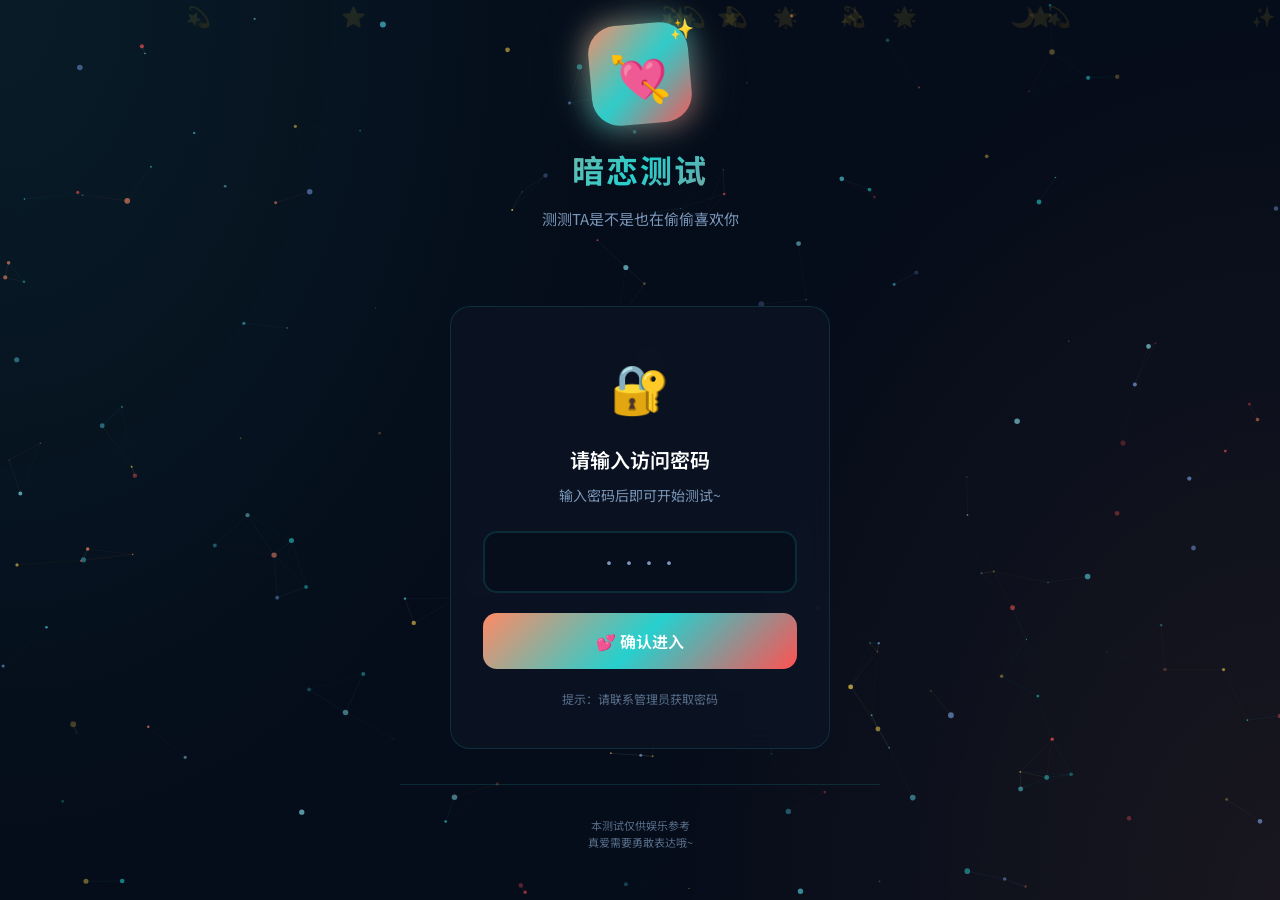
==== commit feaab130: "feat: add assessment experiences and reusable project templates" ====
--- a/anlian/index.html
+++ b/anlian/index.html
@@ -178,14 +178,14 @@
       { id: "male",   icon: "👦", label: "我是男生", cssClass: "male",   pronoun: "她" },
       { id: "female", icon: "👧", label: "我是女生", cssClass: "female", pronoun: "他" }
     ],
-    hintTemplate: "🔮 共{count}道题，约3-5分钟完成"
+    hintTemplate: "🔮 约3-5分钟完成"
   },
 
   /* ---- 开始测试页 ---- */
   startPage: {
     icon: "💕",
     title: "开始测试",
-    descTemplate: "通过{count}道精心设计的题目，分析{pronoun}对你的态度",
+    descTemplate: "从日常互动出发，分析{pronoun}对你的态度",
     disclaimer: {
       icon: "💝",
       title: "温馨提示",
